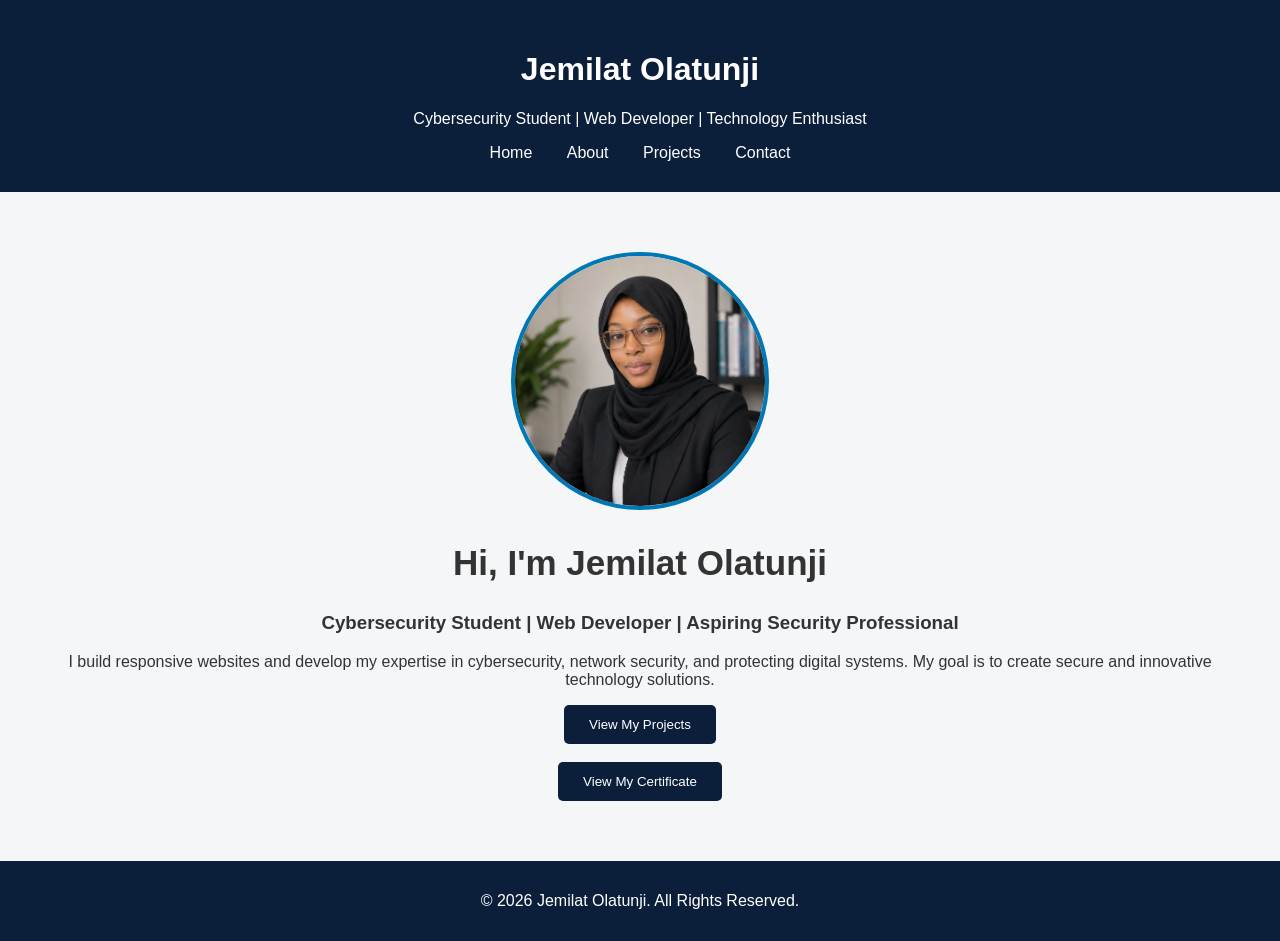
==== index.html @ ee6f6ccf "Update index.html fix website file" ====
<!DOCTYPE html>
<html>
<head>
    <title>Jemilat Olatunji | Cybersecurity Portfolio</title>
    <link rel="stylesheet" href="style.css">
</head>

<body>

<header>
    <h1>Jemilat Olatunji</h1>
    <p>Cybersecurity Student | Web Developer | Technology Enthusiast</p>

    <nav>
        <a href="index.html">Home</a>
        <a href="about.html">About</a>
        <a href="projects.html">Projects</a>
        <a href="contact.html">Contact</a>
    </nav>
</header>



<section class="hero">

    <div class="hero-text">
        <img src="Images/profile.png" alt="My Profile Picture" class="profile-pic">

        <h2>Hi, I'm Jemilat Olatunji</h2>

        <h3>
            Cybersecurity Student | Web Developer | Aspiring Security Professional
        </h3>

        <p>
            I build responsive websites and develop my expertise in
            cybersecurity, network security, and protecting digital systems.
            My goal is to create secure and innovative technology solutions.
        </p>

        <a href="Projects.html">
            <button>View My Projects</button>
        </a>

        <br><br>

<a href="certificates/Introduction_to_Cybersecurity.pdf" target="_blank">
    <button>View My Certificate</button>
</a>
    </div>

</section>



<footer>
<p>© 2026 Jemilat Olatunji. All Rights Reserved.</p>
</footer>


</body>
</html>
---- style.css ----
body {
    font-family: Arial, sans-serif;
    margin: 0;
    background: #f4f6f8;
    color: #333;
}


header {
    background: #0b1f3a;
    color: white;
    padding: 30px;
    text-align: center;
}


nav a {
    color: white;
    margin: 15px;
    text-decoration: none;
}


.hero {
    padding: 60px;
    text-align: center;
}


.hero h2 {
    font-size: 35px;
}


button {
    padding: 12px 25px;
    background: #0b1f3a;
    color: white;
    border: none;
    border-radius: 5px;
}


footer {
    background: #0b1f3a;
    color: white;
    text-align: center;
    padding: 15px;
}
.profile-pic {
    width: 250px;
    height: 250px;
    border-radius: 50%;
    object-fit: cover;
    border: 4px solid #0077b6;
}
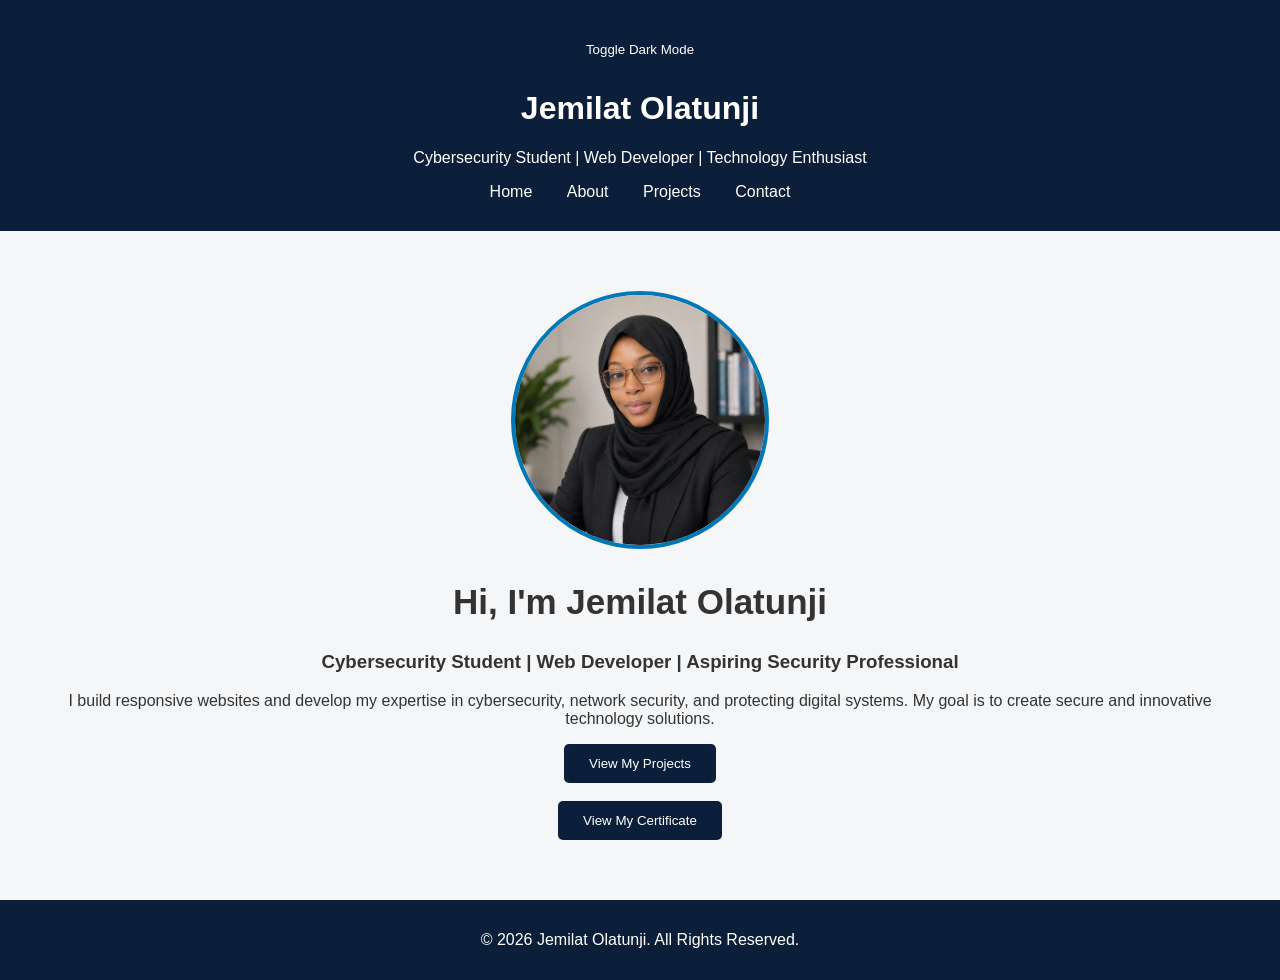
==== commit afc6c9c5: "Added dark mode feature" ====
--- a/index.html
+++ b/index.html
@@ -4,17 +4,17 @@
     <title>Jemilat Olatunji | Cybersecurity Portfolio</title>
     <link rel="stylesheet" href="style.css">
 </head>
-
 <body>
 
 <header>
+    <button onclick="toggleDarkMode()">Toggle Dark Mode</button>
     <h1>Jemilat Olatunji</h1>
     <p>Cybersecurity Student | Web Developer | Technology Enthusiast</p>
 
     <nav>
         <a href="index.html">Home</a>
         <a href="about.html">About</a>
-        <a href="projects.html">Projects</a>
+        <a href="Projects.html">Projects</a>
         <a href="contact.html">Contact</a>
     </nav>
 </header>
@@ -57,6 +57,6 @@
 <p>© 2026 Jemilat Olatunji. All Rights Reserved.</p>
 </footer>
 
-
+<script src="script.js"></script>
 </body>
 </html>
--- a/style.css
+++ b/style.css
@@ -53,4 +53,12 @@
     border-radius: 50%;
     object-fit: cover;
     border: 4px solid #0077b6;
+}
+.dark-mode a {
+    color: lightblue;
+}
+
+.dark-mode button {
+    background-color: gray;
+    color: white;
 }
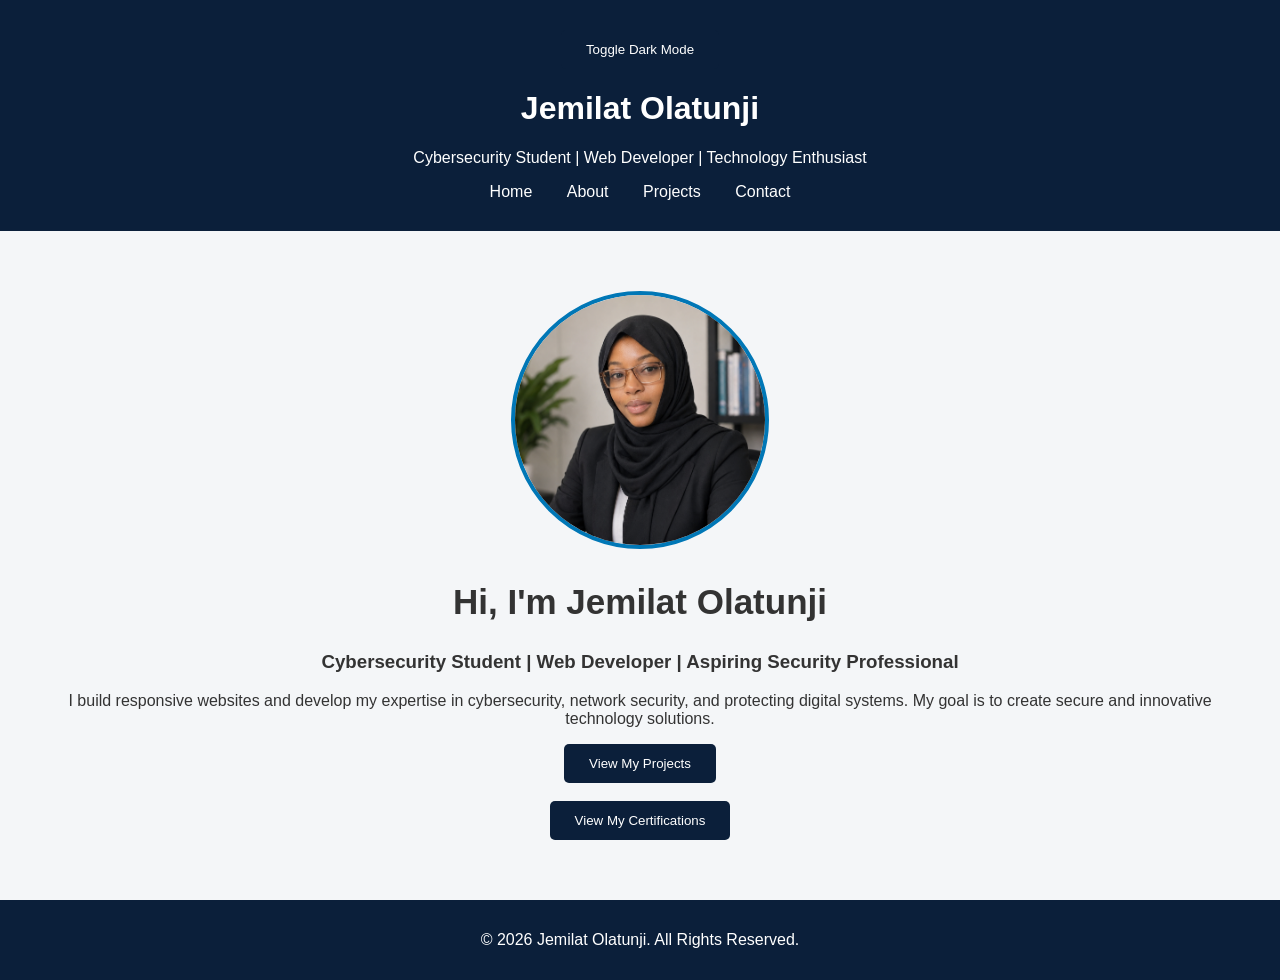
==== commit 1250aaba: "Updated portfolio certifications and improved design" ====
--- a/index.html
+++ b/index.html
@@ -44,8 +44,8 @@
 
         <br><br>
 
-<a href="certificates/Introduction_to_Cybersecurity.pdf" target="_blank">
-    <button>View My Certificate</button>
+<a href="about.html#certifications">
+    <button>View My Certifications</button>
 </a>
     </div>
 
--- a/style.css
+++ b/style.css
@@ -54,11 +54,68 @@
     object-fit: cover;
     border: 4px solid #0077b6;
 }
-.dark-mode a {
-    color: lightblue;
+.dark-mode {
+    background-color: black;
+    color: white;
 }
 
-.dark-mode button {
-    background-color: gray;
+/* Certifications Section */
+
+.certifications {
+    background-color: #f0f4f8;
+    padding: 40px 20px;
+    margin: 30px auto;
+    max-width: 800px;
+    border-radius: 15px;
+    text-align: center;
+    box-shadow: 0 4px 12px rgba(0, 0, 0, 0.1);
+}
+
+.certifications h2 {
+    color: #0077b6;
+    font-size: 28px;
+}
+
+.certifications h3 {
+    color: #023e8a;
+    margin-top: 25px;
+}
+
+.certifications p {
+    color: #333;
+    font-size: 16px;
+}
+
+.certifications a {
+    display: inline-block;
+    background-color: #0077b6;
     color: white;
+    padding: 12px 20px;
+    margin: 10px;
+    border-radius: 8px;
+    text-decoration: none;
+    font-weight: bold;
+}
+
+.certifications a:hover {
+    background-color: #023e8a;
+}
+
+/* Improve certification appearance in dark mode */
+
+.dark-mode .certifications {
+    background-color: #1e293b;
+}
+
+.dark-mode .certifications h2,
+.dark-mode .certifications h3,
+.dark-mode .certifications p {
+    color: white;
+}
+
+/* Remove unwanted bullet points */
+
+.hero ul {
+    list-style: none;
+    padding-left: 0;
 }
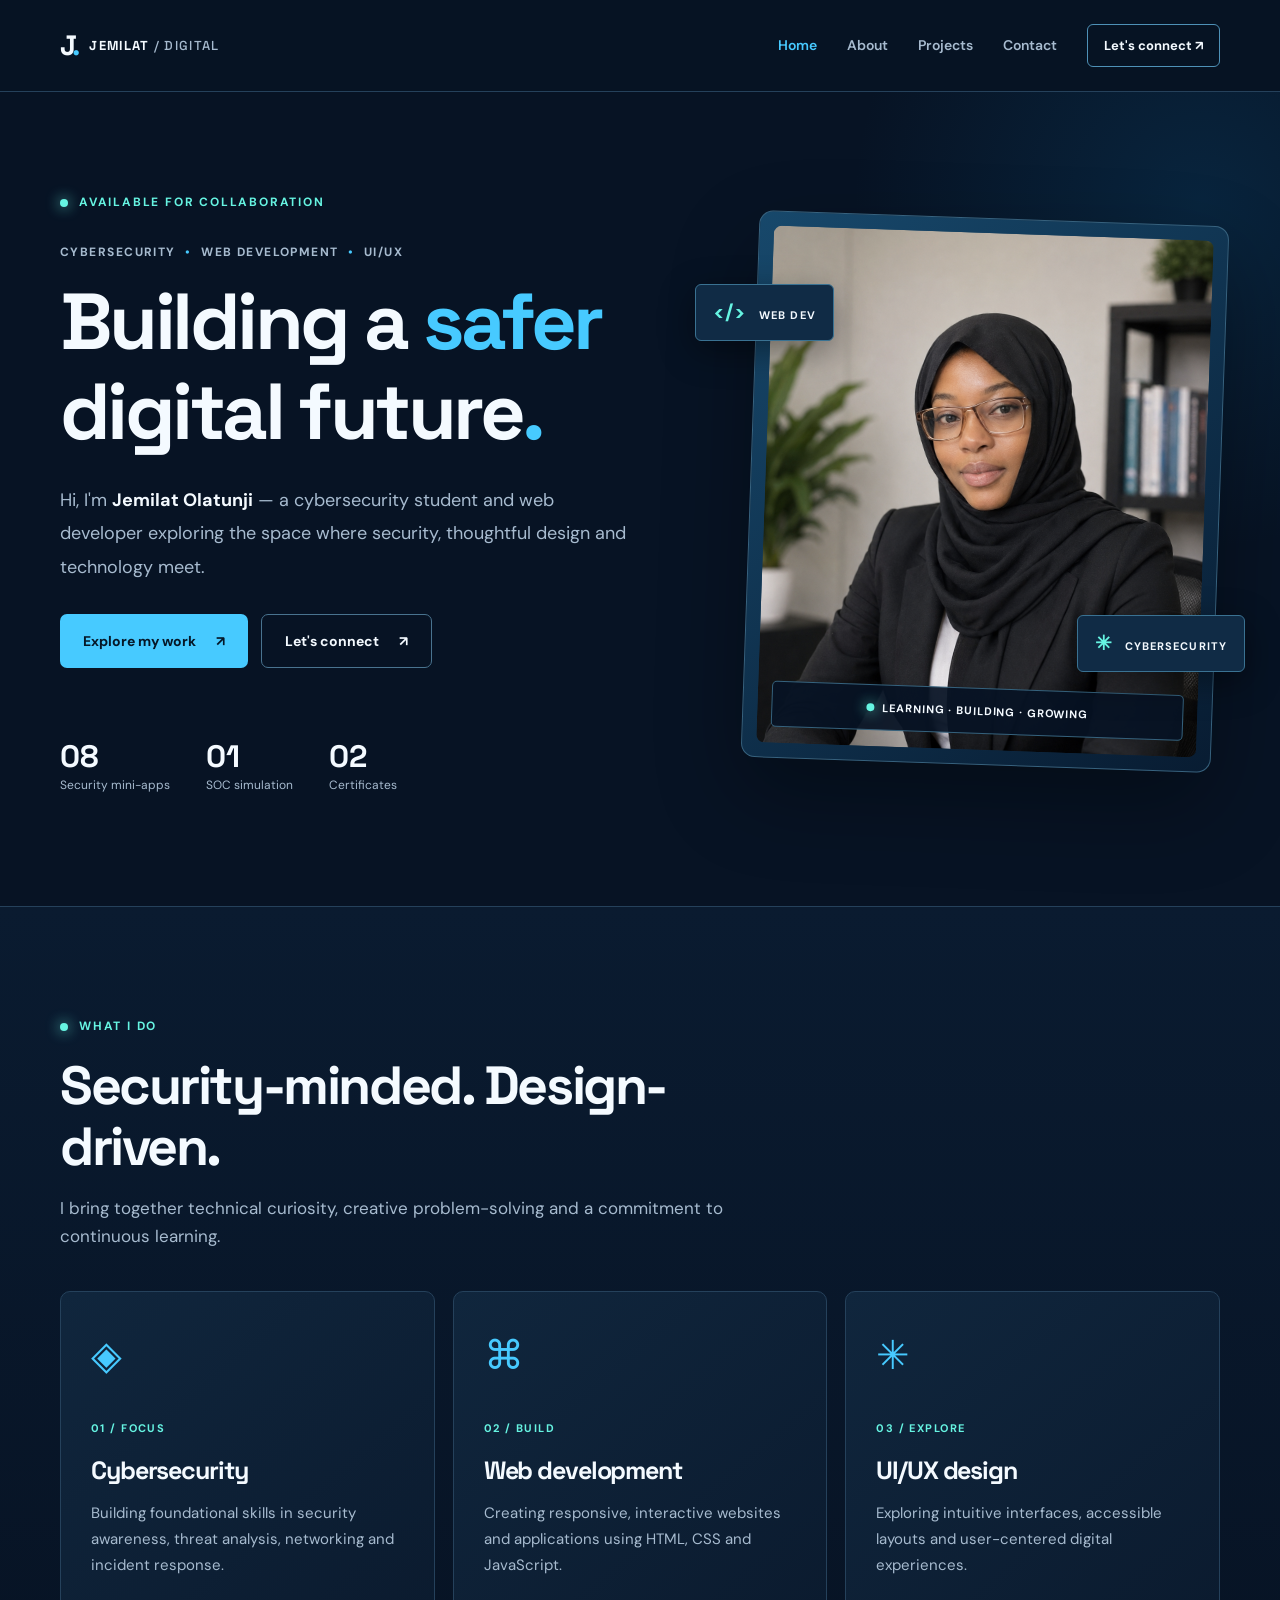
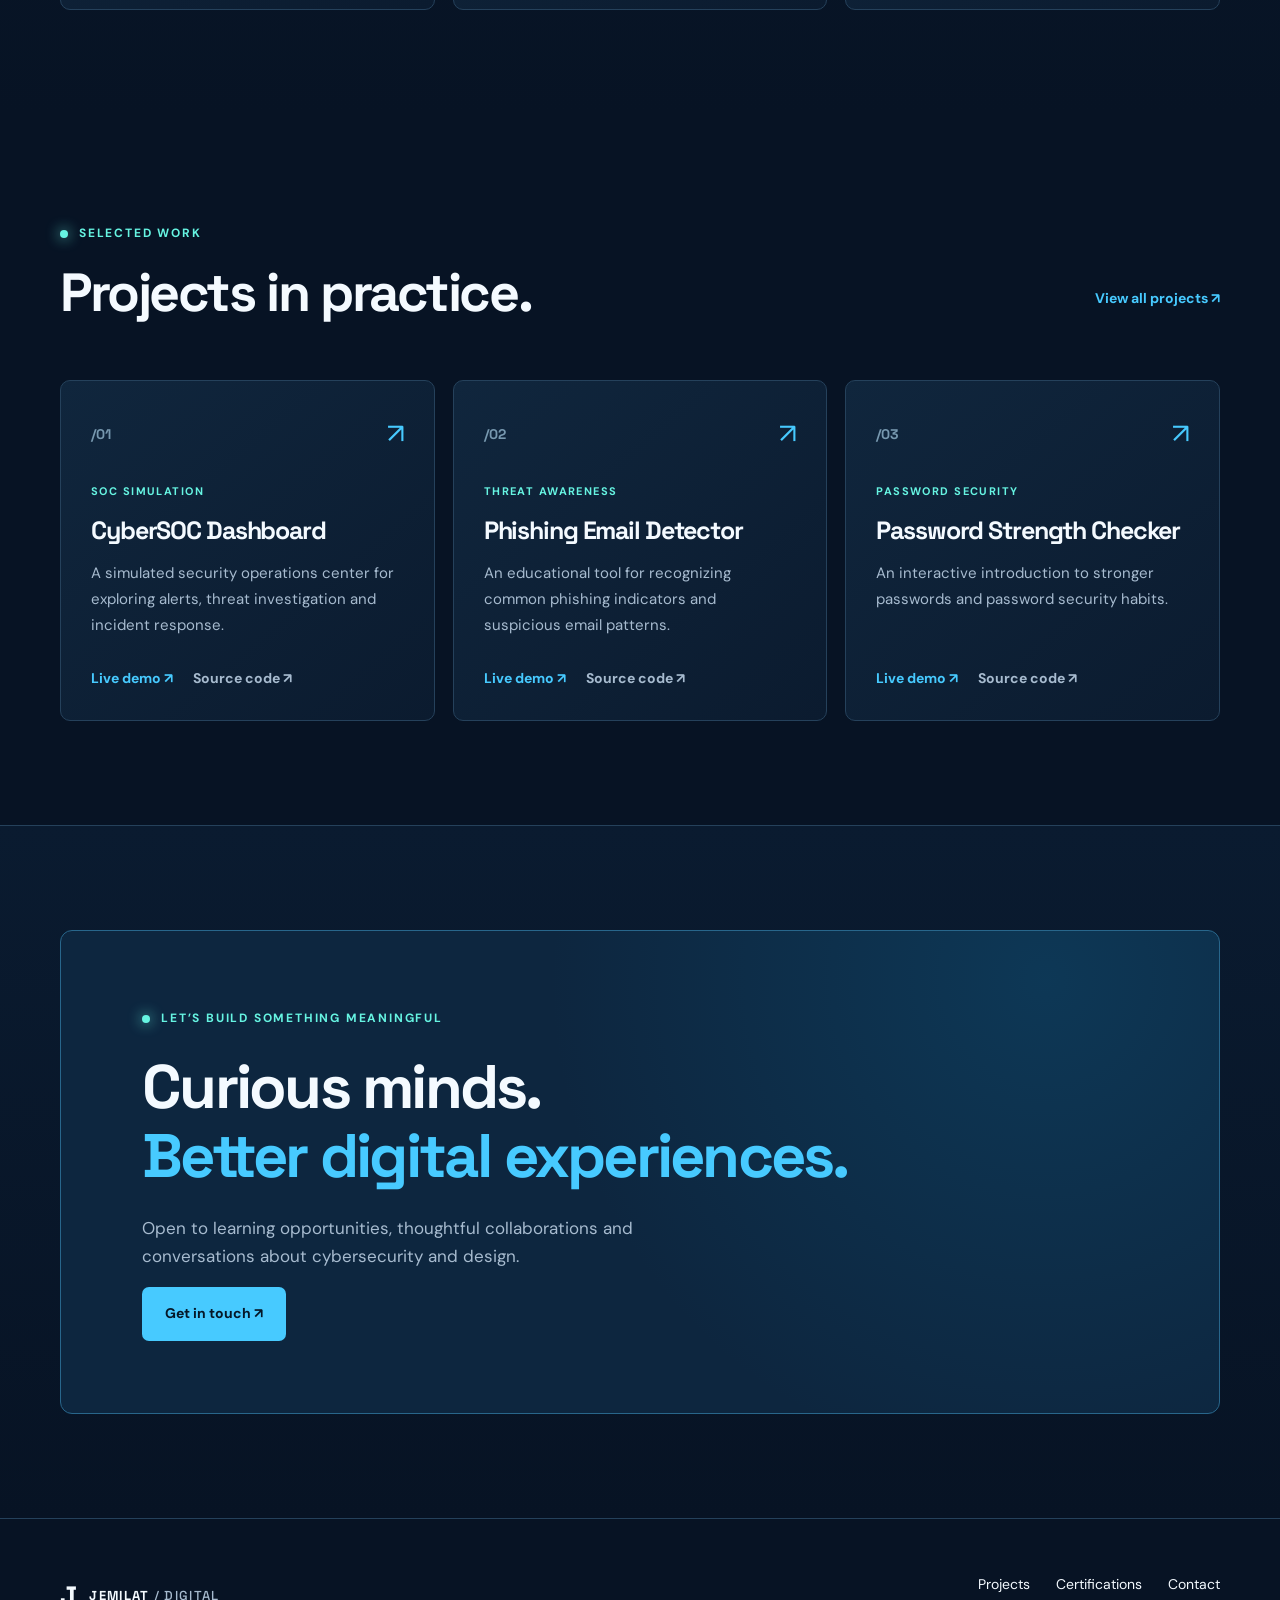
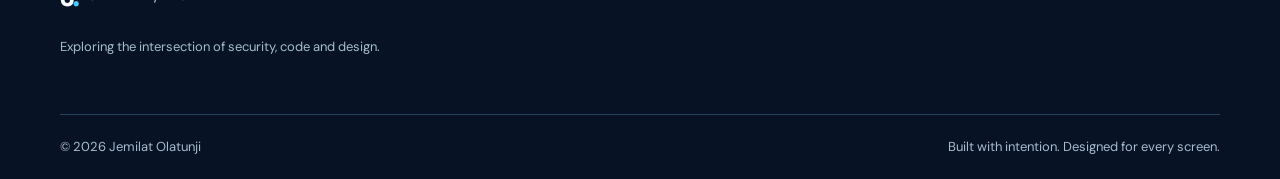
==== commit 30281481: "Redesign portfolio with modern responsive cybersecurity theme" ====
--- a/index.html
+++ b/index.html
@@ -1,62 +1 @@
-<!DOCTYPE html>
-<html>
-<head>
-    <title>Jemilat Olatunji | Cybersecurity Portfolio</title>
-    <link rel="stylesheet" href="style.css">
-</head>
-<body>
-
-<header>
-    <button onclick="toggleDarkMode()">Toggle Dark Mode</button>
-    <h1>Jemilat Olatunji</h1>
-    <p>Cybersecurity Student | Web Developer | Technology Enthusiast</p>
-
-    <nav>
-        <a href="index.html">Home</a>
-        <a href="about.html">About</a>
-        <a href="Projects.html">Projects</a>
-        <a href="contact.html">Contact</a>
-    </nav>
-</header>
-
-
-
-<section class="hero">
-
-    <div class="hero-text">
-        <img src="Images/profile.png" alt="My Profile Picture" class="profile-pic">
-
-        <h2>Hi, I'm Jemilat Olatunji</h2>
-
-        <h3>
-            Cybersecurity Student | Web Developer | Aspiring Security Professional
-        </h3>
-
-        <p>
-            I build responsive websites and develop my expertise in
-            cybersecurity, network security, and protecting digital systems.
-            My goal is to create secure and innovative technology solutions.
-        </p>
-
-        <a href="Projects.html">
-            <button>View My Projects</button>
-        </a>
-
-        <br><br>
-
-<a href="about.html#certifications">
-    <button>View My Certifications</button>
-</a>
-    </div>
-
-</section>
-
-
-
-<footer>
-<p>© 2026 Jemilat Olatunji. All Rights Reserved.</p>
-</footer>
-
-<script src="script.js"></script>
-</body>
-</html>+<!doctype html><html lang="en"><head><meta charset="utf-8"><meta name="viewport" content="width=device-width, initial-scale=1"><meta name="theme-color" content="#071324"><meta name="description" content="Jemilat Olatunji — cybersecurity student, web developer and UI/UX design enthusiast. Explore projects, skills and certifications."><title>Home | Jemilat Olatunji</title><link rel="stylesheet" href="style.css"></head><body><a class="skip-link" href="#main">Skip to content</a><header class="site-header"><div class="container nav-wrap"><a class="brand" href="index.html"><span class="brand-mark">J<span class="dot">.</span></span><span>JEMILAT<span class="brand-light"> / DIGITAL</span></span></a><button class="menu-toggle" type="button" aria-label="Open navigation" aria-expanded="false" aria-controls="primary-nav"><span></span><span></span><span></span></button><nav class="nav" id="primary-nav" aria-label="Main navigation"><a href="index.html" aria-current="page" >Home</a><a href="about.html" >About</a><a href="projects.html" >Projects</a><a href="contact.html" >Contact</a></nav><a class="header-cta" href="contact.html">Let's connect <span aria-hidden="true">↗</span></a></div></header><main id="main"><section class="home-hero"><div class="hero-glow"></div><div class="container hero-grid"><div class="hero-copy"><span class="eyebrow"><span class="signal"></span>AVAILABLE FOR COLLABORATION</span><p class="micro-label">CYBERSECURITY <span>•</span> WEB DEVELOPMENT <span>•</span> UI/UX</p><h1>Building a <em>safer</em><br>digital future<span class="accent">.</span></h1><p class="hero-lede">Hi, I'm <strong>Jemilat Olatunji</strong> — a cybersecurity student and web developer exploring the space where security, thoughtful design and technology meet.</p><div class="button-row"><a class="btn btn-primary" href="projects.html">Explore my work <span>↗</span></a><a class="btn btn-secondary" href="contact.html">Let's connect <span>↗</span></a></div><div class="hero-stats"><div><strong>08</strong><span>Security mini-apps</span></div><div><strong>01</strong><span>SOC simulation</span></div><div><strong>02</strong><span>Certificates</span></div></div></div><div class="hero-visual"><div class="photo-frame"><div class="photo-grid"></div><img src="Images/profile.png" alt="Portrait of Jemilat Olatunji"><div class="photo-tag"><span class="tag-dot"></span>LEARNING · BUILDING · GROWING</div></div><div class="floating-chip chip-one">&lt;/&gt; <span>WEB DEV</span></div><div class="floating-chip chip-two">✳ <span>CYBERSECURITY</span></div></div></div></section><section class="section section-border"><div class="container"><div class="section-heading"><span class="eyebrow"><span class="signal"></span>WHAT I DO</span><h2>Security-minded. Design-driven.</h2><p>I bring together technical curiosity, creative problem-solving and a commitment to continuous learning.</p></div><div class="service-grid"><article class="service-card"><span class="service-icon">◈</span><span class="service-index">01 / FOCUS</span><h3>Cybersecurity</h3><p>Building foundational skills in security awareness, threat analysis, networking and incident response.</p></article><article class="service-card"><span class="service-icon">⌘</span><span class="service-index">02 / BUILD</span><h3>Web development</h3><p>Creating responsive, interactive websites and applications using HTML, CSS and JavaScript.</p></article><article class="service-card"><span class="service-icon">✳</span><span class="service-index">03 / EXPLORE</span><h3>UI/UX design</h3><p>Exploring intuitive interfaces, accessible layouts and user-centered digital experiences.</p></article></div></div></section><section class="section"><div class="container"><div class="heading-row"><div class="section-heading"><span class="eyebrow"><span class="signal"></span>SELECTED WORK</span><h2>Projects in practice.</h2></div><a class="text-link" href="projects.html">View all projects ↗</a></div><div class="project-grid"><article class="project-card"><div class="project-top"><span class="project-num">/01</span><span class="project-symbol" aria-hidden="true">↗</span></div><span class="project-category">SOC SIMULATION</span><h3>CyberSOC Dashboard</h3><p>A simulated security operations center for exploring alerts, threat investigation and incident response.</p><div class="project-actions"><a class="text-link" href="https://oladaradala-crypto.github.io/SOC-Dashboard/" target="_blank" rel="noopener noreferrer">Live demo <span aria-hidden="true">↗</span></a><a class="text-link muted" href="https://github.com/oladaradala-crypto/SOC-Dashboard" target="_blank" rel="noopener noreferrer">Source code ↗</a></div></article><article class="project-card"><div class="project-top"><span class="project-num">/02</span><span class="project-symbol" aria-hidden="true">↗</span></div><span class="project-category">THREAT AWARENESS</span><h3>Phishing Email Detector</h3><p>An educational tool for recognizing common phishing indicators and suspicious email patterns.</p><div class="project-actions"><a class="text-link" href="https://oladaradala-crypto.github.io/Cybersecurity-Portfolio-Apps/Phishing-Email-Detector/" target="_blank" rel="noopener noreferrer">Live demo <span aria-hidden="true">↗</span></a><a class="text-link muted" href="https://github.com/oladaradala-crypto/Cybersecurity-Portfolio-Apps/tree/main/Phishing-Email-Detector" target="_blank" rel="noopener noreferrer">Source code ↗</a></div></article><article class="project-card"><div class="project-top"><span class="project-num">/03</span><span class="project-symbol" aria-hidden="true">↗</span></div><span class="project-category">PASSWORD SECURITY</span><h3>Password Strength Checker</h3><p>An interactive introduction to stronger passwords and password security habits.</p><div class="project-actions"><a class="text-link" href="https://oladaradala-crypto.github.io/Cybersecurity-Portfolio-Apps/Password-Strength-Checker/" target="_blank" rel="noopener noreferrer">Live demo <span aria-hidden="true">↗</span></a><a class="text-link muted" href="https://github.com/oladaradala-crypto/Cybersecurity-Portfolio-Apps/tree/main/Password-Strength-Checker" target="_blank" rel="noopener noreferrer">Source code ↗</a></div></article></div></div></section><section class="section section-border"><div class="container"><div class="cta-panel"><span class="eyebrow"><span class="signal"></span>LET’S BUILD SOMETHING MEANINGFUL</span><h2>Curious minds.<br><em>Better digital experiences.</em></h2><p>Open to learning opportunities, thoughtful collaborations and conversations about cybersecurity and design.</p><a class="btn btn-primary" href="contact.html">Get in touch ↗</a></div></div></section></main><footer class="site-footer"><div class="container footer-inner"><div><a class="brand" href="index.html"><span class="brand-mark">J<span class="dot">.</span></span><span>JEMILAT<span class="brand-light"> / DIGITAL</span></span></a><p>Exploring the intersection of security, code and design.</p></div><div class="footer-links"><a href="projects.html">Projects</a><a href="about.html#certifications">Certifications</a><a href="contact.html">Contact</a></div></div><div class="container footer-bottom"><span>© 2026 Jemilat Olatunji</span><span>Built with intention. Designed for every screen.</span></div></footer><script src="script.js" defer></script></body></html>
--- a/style.css
+++ b/style.css
@@ -1,121 +1,6 @@
-body {
-    font-family: Arial, sans-serif;
-    margin: 0;
-    background: #f4f6f8;
-    color: #333;
-}
-
-
-header {
-    background: #0b1f3a;
-    color: white;
-    padding: 30px;
-    text-align: center;
-}
-
-
-nav a {
-    color: white;
-    margin: 15px;
-    text-decoration: none;
-}
-
-
-.hero {
-    padding: 60px;
-    text-align: center;
-}
-
-
-.hero h2 {
-    font-size: 35px;
-}
-
-
-button {
-    padding: 12px 25px;
-    background: #0b1f3a;
-    color: white;
-    border: none;
-    border-radius: 5px;
-}
-
-
-footer {
-    background: #0b1f3a;
-    color: white;
-    text-align: center;
-    padding: 15px;
-}
-.profile-pic {
-    width: 250px;
-    height: 250px;
-    border-radius: 50%;
-    object-fit: cover;
-    border: 4px solid #0077b6;
-}
-.dark-mode {
-    background-color: black;
-    color: white;
-}
-
-/* Certifications Section */
-
-.certifications {
-    background-color: #f0f4f8;
-    padding: 40px 20px;
-    margin: 30px auto;
-    max-width: 800px;
-    border-radius: 15px;
-    text-align: center;
-    box-shadow: 0 4px 12px rgba(0, 0, 0, 0.1);
-}
-
-.certifications h2 {
-    color: #0077b6;
-    font-size: 28px;
-}
-
-.certifications h3 {
-    color: #023e8a;
-    margin-top: 25px;
-}
-
-.certifications p {
-    color: #333;
-    font-size: 16px;
-}
-
-.certifications a {
-    display: inline-block;
-    background-color: #0077b6;
-    color: white;
-    padding: 12px 20px;
-    margin: 10px;
-    border-radius: 8px;
-    text-decoration: none;
-    font-weight: bold;
-}
-
-.certifications a:hover {
-    background-color: #023e8a;
-}
-
-/* Improve certification appearance in dark mode */
-
-.dark-mode .certifications {
-    background-color: #1e293b;
-}
-
-.dark-mode .certifications h2,
-.dark-mode .certifications h3,
-.dark-mode .certifications p {
-    color: white;
-}
-
-/* Remove unwanted bullet points */
-
-.hero ul {
-    list-style: none;
-    padding-left: 0;
-}+@import url('https://fonts.googleapis.com/css2?family=DM+Sans:wght@400;500;600;700&family=Space+Grotesk:wght@400;500;600;700&display=swap');
+:root{--bg:#071324;--panel:#0d2036;--panel2:#102842;--text:#f4faff;--muted:#a7bbcf;--accent:#47caff;--cyan:#66f4e2;--line:#25415b;--max:1160px}*{box-sizing:border-box}html{scroll-behavior:smooth}body{margin:0;min-width:320px;background:var(--bg);color:var(--text);font-family:'DM Sans',Arial,sans-serif;font-size:17px;line-height:1.65}a{color:inherit;text-decoration:none}button{font:inherit}a:focus-visible,button:focus-visible{outline:3px solid var(--cyan);outline-offset:4px}::selection{background:#38a9db;color:#071324}.container{width:min(var(--max),calc(100% - 48px));margin-inline:auto}.skip-link{position:absolute;top:-70px;left:16px;z-index:50;background:white;color:black;padding:12px}.skip-link:focus{top:10px}.site-header{position:relative;z-index:10;border-bottom:1px solid var(--line);background:rgba(7,19,36,.96)}.nav-wrap{min-height:91px;display:flex;align-items:center;gap:30px}.brand{display:inline-flex;align-items:center;gap:12px;font-family:'Space Grotesk',sans-serif;font-size:13px;font-weight:700;letter-spacing:.1em;white-space:nowrap}.brand-mark{font-size:28px;letter-spacing:-.1em}.dot,.accent{color:var(--accent)}.brand-light{color:var(--muted);font-weight:500}.nav{display:flex;gap:30px;margin-left:auto}.nav a{font-size:14px;color:var(--muted);font-weight:600;padding:12px 0}.nav a:hover,.nav a[aria-current=page]{color:var(--accent)}.header-cta{border:1px solid #4e91b7;border-radius:6px;padding:10px 16px;font-size:13px;font-weight:700;white-space:nowrap}.header-cta:hover{background:var(--panel2)}.menu-toggle{display:none}.eyebrow{display:inline-flex;align-items:center;gap:11px;color:var(--cyan);font-size:12px;font-weight:700;letter-spacing:.15em;text-transform:uppercase}.signal,.tag-dot{display:inline-block;width:8px;height:8px;border-radius:50%;background:var(--cyan);box-shadow:0 0 14px var(--cyan)}.home-hero{position:relative;overflow:hidden}.hero-glow{position:absolute;width:780px;height:700px;right:-310px;top:-240px;pointer-events:none;background:radial-gradient(circle,#0b477055,transparent 66%)}.hero-grid{position:relative;display:grid;grid-template-columns:1.12fr .88fr;align-items:center;gap:55px;min-height:680px;padding-block:95px 110px}.micro-label{margin:28px 0 14px;color:var(--muted);font-size:12px;font-weight:700;letter-spacing:.12em}.micro-label span{color:var(--accent);padding:0 5px}h1,h2,h3,p{margin-top:0}h1,h2,h3{font-family:'Space Grotesk',sans-serif;line-height:1.13;letter-spacing:-.045em}h1{font-size:clamp(3.5rem,6.2vw,6.1rem);margin-bottom:28px}h1 em,h2 em{font-style:normal;color:var(--accent)}.hero-lede{color:var(--muted);font-size:18px;max-width:570px;line-height:1.85}.hero-lede strong{color:var(--text)}.button-row{display:flex;gap:13px;flex-wrap:wrap;margin-top:30px}.btn{display:inline-flex;justify-content:center;align-items:center;gap:20px;min-height:54px;padding:14px 23px;border-radius:7px;font-size:14px;font-weight:700;transition:transform .2s,background .2s}.btn:hover{transform:translateY(-2px)}.btn-primary{background:var(--accent);color:#051727}.btn-primary:hover{background:#86e1ff}.btn-secondary{border:1px solid #49738f;color:var(--text)}.btn-secondary:hover{background:var(--panel2)}.hero-stats{display:flex;gap:36px;margin-top:68px}.hero-stats div{display:flex;flex-direction:column}.hero-stats strong{font:700 31px 'Space Grotesk',sans-serif;color:var(--text)}.hero-stats span{font-size:12px;color:var(--muted)}.hero-visual{position:relative;max-width:470px;width:100%;justify-self:end}.photo-frame{position:relative;border:1px solid #37627e;background:linear-gradient(140deg,#17486b,#081c32);padding:14px;border-radius:14px;box-shadow:0 35px 85px #0005;transform:rotate(2deg)}.photo-frame img{position:relative;display:block;width:100%;aspect-ratio:4/4.7;object-fit:cover;object-position:center 30%;border-radius:8px;filter:saturate(.9)}.photo-tag{position:absolute;bottom:30px;left:28px;right:28px;background:#071324ed;border:1px solid #35627d;border-radius:5px;padding:13px 10px;text-align:center;font-size:11px;letter-spacing:.08em;font-weight:700}.photo-tag .tag-dot{margin-right:8px}.floating-chip{position:absolute;background:#102b45;border:1px solid #3a7292;box-shadow:0 10px 35px #0006;padding:11px 17px;border-radius:6px;color:var(--cyan);font-weight:700;font-size:20px}.floating-chip span{color:var(--text);font-size:11px;letter-spacing:.1em;margin-left:8px}.chip-one{top:12%;left:-55px}.chip-two{right:-25px;bottom:17%}.section{padding:104px 0}.section-border{border-top:1px solid var(--line);background:linear-gradient(180deg,#0a1b30,#071324)}.section-heading{max-width:720px;margin-bottom:40px}.section-heading h2,.contact-main h2{font-size:clamp(2.35rem,4.2vw,3.8rem);margin:17px 0}.section-heading p{color:var(--muted);font-size:17px}.service-grid,.project-grid,.goal-grid{display:grid;grid-template-columns:repeat(3,minmax(0,1fr));gap:18px}.service-card,.project-card,.goal-card,.certificate-card{border:1px solid var(--line);background:linear-gradient(140deg,#10263d,#0b1b2f);border-radius:10px;padding:30px;transition:transform .2s,border-color .2s}.service-card:hover,.project-card:hover,.certificate-card:hover{transform:translateY(-4px);border-color:#4386a7}.service-icon{display:block;font-size:40px;color:var(--accent);margin-bottom:24px}.service-index,.project-category,.panel-label{font-size:11px;font-weight:700;letter-spacing:.13em;color:var(--cyan);text-transform:uppercase}.service-card h3,.project-card h3,.goal-card h3,.certificate-card h3{font-size:25px;margin:16px 0}.service-card p,.project-card p,.goal-card p,.certificate-card p{color:var(--muted);font-size:15px;line-height:1.75;margin-bottom:0}.heading-row{display:flex;justify-content:space-between;align-items:center;gap:20px}.text-link{color:var(--accent);font-size:14px;font-weight:700;white-space:normal}.text-link:hover{text-decoration:underline}.text-link.muted{color:var(--muted)}.project-card{min-height:310px;display:flex;flex-direction:column}.project-top{display:flex;justify-content:space-between;align-items:center;margin-bottom:24px}.project-num{font:700 14px 'Space Grotesk',sans-serif;color:#7798af}.project-symbol{font-size:28px;color:var(--accent)}.project-actions{display:flex;flex-wrap:wrap;gap:20px;margin-top:auto;padding-top:28px}.cta-panel{padding:72px 7%;border:1px solid #28668b;border-radius:12px;background:radial-gradient(circle at 85% 10%,#0d527866,transparent 46%),#0d263f}.cta-panel h2{font-size:clamp(2.4rem,4.8vw,4.4rem);margin:22px 0}.cta-panel p{color:var(--muted);max-width:570px}.site-footer{border-top:1px solid var(--line);padding-top:54px}.footer-inner{display:flex;justify-content:space-between;gap:25px;align-items:start}.footer-inner p,.footer-bottom{color:var(--muted);font-size:13px}.footer-inner p{margin:17px 0}.footer-links{display:flex;gap:26px;font-size:14px}.footer-links a:hover{color:var(--accent)}.footer-bottom{border-top:1px solid var(--line);margin-top:40px;padding-block:21px;display:flex;justify-content:space-between;gap:20px}.page-hero{padding:105px 0 95px;background:radial-gradient(circle at 95% 10%,#0b42644a,transparent 40%);border-bottom:1px solid var(--line)}.page-hero h1{max-width:900px;margin:24px 0}.page-hero p{max-width:760px;color:var(--muted);font-size:19px;line-height:1.8}.split-layout{display:grid;grid-template-columns:1.3fr .7fr;gap:90px;align-items:start}.body-copy{color:var(--muted);font-size:18px;line-height:1.9}.info-panel{padding:35px;border:1px solid var(--line);background:var(--panel);border-radius:10px}.info-panel h3{font-size:28px;margin:18px 0 8px}.info-panel p{color:var(--muted)}.status{display:inline-flex;align-items:center;gap:10px;font-size:13px;color:var(--cyan)}.panel-divider{height:1px;background:var(--line);margin:28px 0}.skills-grid{display:grid;grid-template-columns:repeat(3,1fr);gap:13px}.skill-pill{border:1px solid var(--line);padding:17px 20px;border-radius:7px;background:var(--panel);font-size:15px;font-weight:600}.skill-pill span{color:var(--cyan);margin-right:12px}.goal-card>span{color:var(--accent);font:700 27px 'Space Grotesk',sans-serif}.certificate-grid{display:grid;grid-template-columns:repeat(2,1fr);gap:20px}.certificate-card .text-link{display:inline-block;margin-top:24px}.cert-icon{display:block;font-size:42px;color:var(--accent);margin-bottom:16px}.featured-project{display:grid;grid-template-columns:1.1fr .9fr;border:1px solid var(--line);border-radius:12px;overflow:hidden;background:var(--panel)}.featured-art{padding:32px;background:radial-gradient(circle at 40% 40%,#164a66,#08182b 70%);display:flex;align-items:center}.terminal-head{width:100%;border:1px solid #2c6685;background:#102b44;padding:13px;border-radius:9px 9px 0 0;display:flex;gap:6px;align-items:center}.terminal-head>span{height:8px;width:8px;background:#4485a8;border-radius:50%}.terminal-head small{font-size:10px;letter-spacing:.12em;margin-left:auto;color:var(--cyan)}.terminal-body{border:1px solid #2c6685;border-top:0;padding:22px;background:#081a2c;border-radius:0 0 9px 9px;width:100%}.terminal-line{display:flex;align-items:center;justify-content:space-between;gap:10px;border-bottom:1px solid #1d3c53;padding:12px 0;font-size:11px}.terminal-line span{color:#8ab4c8}.terminal-line b{font-weight:600}.terminal-line i{font-style:normal;color:var(--cyan)}.terminal-bars{height:95px;display:flex;align-items:end;gap:8px;padding-top:20px}.terminal-bars span{flex:1;background:linear-gradient(var(--cyan),#1676a5);border-radius:3px 3px 0 0;height:55%}.terminal-bars span:nth-child(2n){height:80%}.terminal-bars span:nth-child(3n){height:40%}.terminal-bars span:nth-child(5n){height:95%}.terminal-bottom{display:flex;justify-content:space-between;color:#8ab4c8;font-size:10px;letter-spacing:.08em;margin-top:16px}.terminal-bottom strong{color:var(--cyan)}.featured-copy{padding:45px 35px}.featured-copy h3{font-size:36px;margin:17px 0}.featured-copy p,.wide-card p{color:var(--muted)}.tech-row{display:flex;flex-wrap:wrap;gap:8px;margin:22px 0}.tech-row span{border:1px solid #386080;color:#b9d5e4;padding:5px 11px;border-radius:4px;font-size:12px}.repo-callout{display:flex;align-items:center;justify-content:space-between;gap:20px;margin-top:28px;padding:25px 30px;border:1px solid var(--line);border-radius:9px}.repo-callout p{margin:0}.wide-card{display:flex;justify-content:space-between;align-items:center;gap:35px;padding:35px;border:1px solid var(--line);border-radius:9px;background:var(--panel)}.wide-card h3{font-size:28px;margin:15px 0}.wide-card p{max-width:720px;margin-bottom:0}.wide-card .btn{flex-shrink:0}.contact-grid{display:grid;grid-template-columns:1fr 1fr;gap:80px}.contact-main h2{margin:22px 0}.contact-main p{color:var(--muted);max-width:440px}.contact-links{display:grid;gap:15px}.contact-card{display:flex;justify-content:space-between;align-items:center;gap:15px;padding:26px;background:var(--panel);border:1px solid var(--line);border-radius:9px;overflow-wrap:anywhere}.contact-card:hover{border-color:var(--accent)}.contact-card small{display:block;color:var(--cyan);font-size:11px;font-weight:700;letter-spacing:.13em;margin-bottom:9px}.contact-card strong{font:600 19px 'Space Grotesk',sans-serif}.contact-card b{color:var(--accent);font-size:26px}
+@media(max-width:1000px){.nav{gap:18px}.header-cta{display:none}.hero-grid{gap:25px}.chip-one{left:-20px}.chip-two{right:-12px}.hero-stats{gap:18px}.service-grid,.project-grid{grid-template-columns:repeat(2,minmax(0,1fr))}.split-layout{gap:35px}}
+@media(max-width:700px){body{font-size:17px}.container{width:calc(100% - 36px)}.nav-wrap{min-height:76px;flex-wrap:wrap}.brand{font-size:12px}.menu-toggle{display:flex;margin-left:auto;flex-direction:column;justify-content:center;gap:5px;width:48px;height:48px;background:var(--panel);border:1px solid var(--line);border-radius:7px;align-items:center}.menu-toggle span{width:22px;height:2px;background:var(--text)}.nav{display:none;flex-basis:100%;margin:0 0 15px;flex-direction:column;gap:0;border:1px solid var(--line);border-radius:8px;padding:10px 16px;background:var(--panel)}.nav.is-open{display:flex}.nav a{font-size:17px;padding:12px 6px;border-bottom:1px solid var(--line)}.nav a:last-child{border:0}.hero-grid{grid-template-columns:1fr;min-height:0;padding-block:60px 70px;gap:65px}.hero-copy{min-width:0}.micro-label{font-size:10px;line-height:1.8;letter-spacing:.05em}.hero-grid h1{font-size:clamp(3rem,11.5vw,4.5rem);line-height:1.07}.hero-lede{font-size:17px;line-height:1.8}.hero-visual{max-width:420px;justify-self:center;width:calc(100% - 25px)}.photo-frame{transform:none}.photo-frame img{aspect-ratio:4/4}.chip-one{left:-12px;top:10%}.chip-two{right:-13px;bottom:18%}.hero-stats{justify-content:space-between;gap:10px;margin-top:42px}.hero-stats strong{font-size:28px}.hero-stats span{font-size:11px}.section{padding:68px 0}.section-heading h2,.contact-main h2{font-size:clamp(2.25rem,9vw,3.3rem)}.section-heading p{font-size:17px}.service-grid,.project-grid,.goal-grid,.certificate-grid,.skills-grid{grid-template-columns:1fr}.service-card,.project-card,.goal-card,.certificate-card{padding:25px}.project-card{min-height:290px}.heading-row{display:block}.heading-row>.text-link{display:inline-block;margin:-12px 0 25px}.cta-panel{padding:40px 24px}.cta-panel h2{font-size:clamp(2.2rem,9vw,3.3rem)}.page-hero{padding:70px 0 65px}.page-hero h1{font-size:clamp(3rem,11vw,4.5rem)}.page-hero p{font-size:18px}.split-layout,.featured-project,.contact-grid{grid-template-columns:1fr;gap:30px}.featured-art{padding:17px}.featured-copy{padding:30px 25px}.featured-copy h3{font-size:30px}.wide-card,.repo-callout{display:block}.wide-card .btn{margin-top:24px}.repo-callout .text-link{display:block;margin-top:14px}.footer-inner,.footer-bottom{display:block}.footer-links{margin-top:25px;flex-wrap:wrap}.footer-bottom span{display:block;margin:8px 0}.contact-card strong{font-size:17px}.button-row .btn{flex:1 1 auto}.skills-grid{grid-template-columns:1fr 1fr}.skill-pill{font-size:13px;padding:14px}.photo-tag{font-size:9px;left:16px;right:16px}}
+@media(max-width:380px){.skills-grid{grid-template-columns:1fr}.hero-stats span{font-size:10px}.hero-stats strong{font-size:25px}.floating-chip{padding:8px;font-size:15px}.floating-chip span{font-size:9px}.brand-light{display:none}.btn{width:100%}.terminal-line{font-size:9px}.terminal-head small{font-size:8px}}
+@media(prefers-reduced-motion:reduce){html{scroll-behavior:auto}*,*:before,*:after{transition:none!important;animation:none!important}}
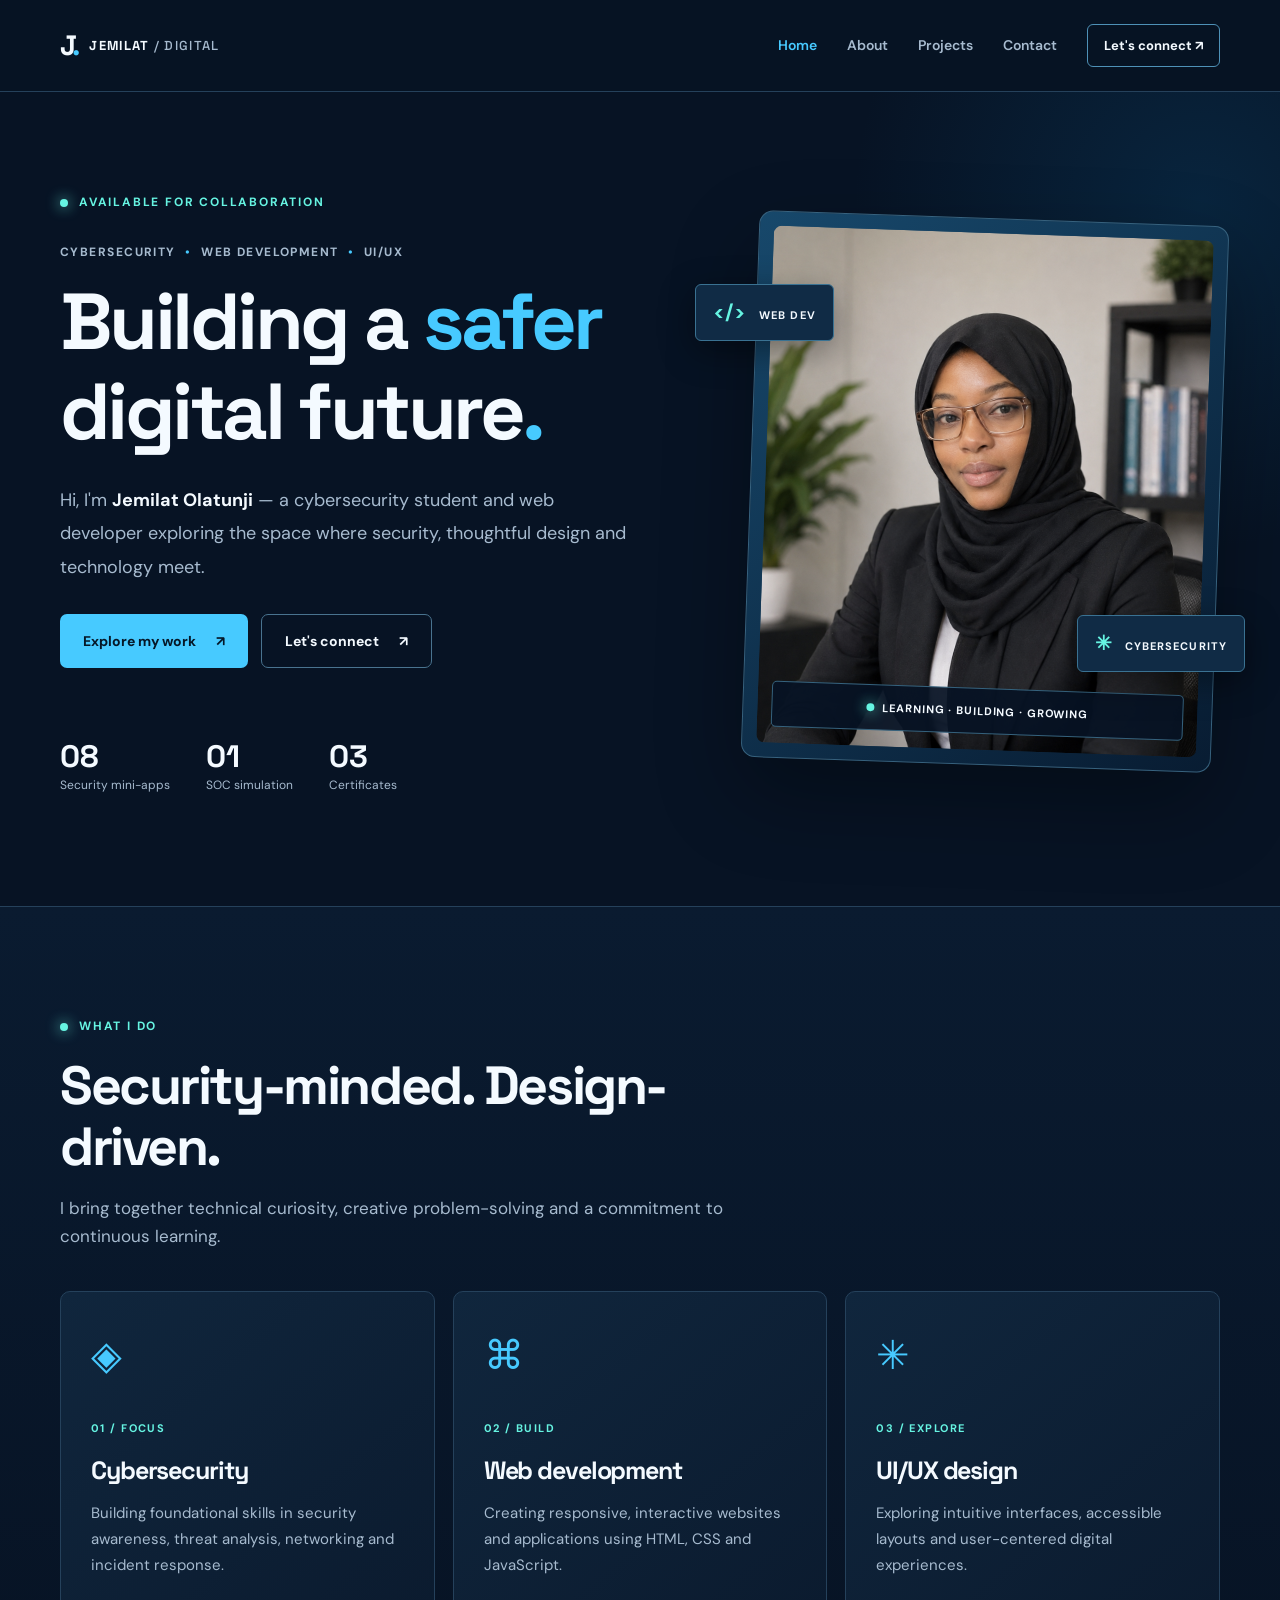
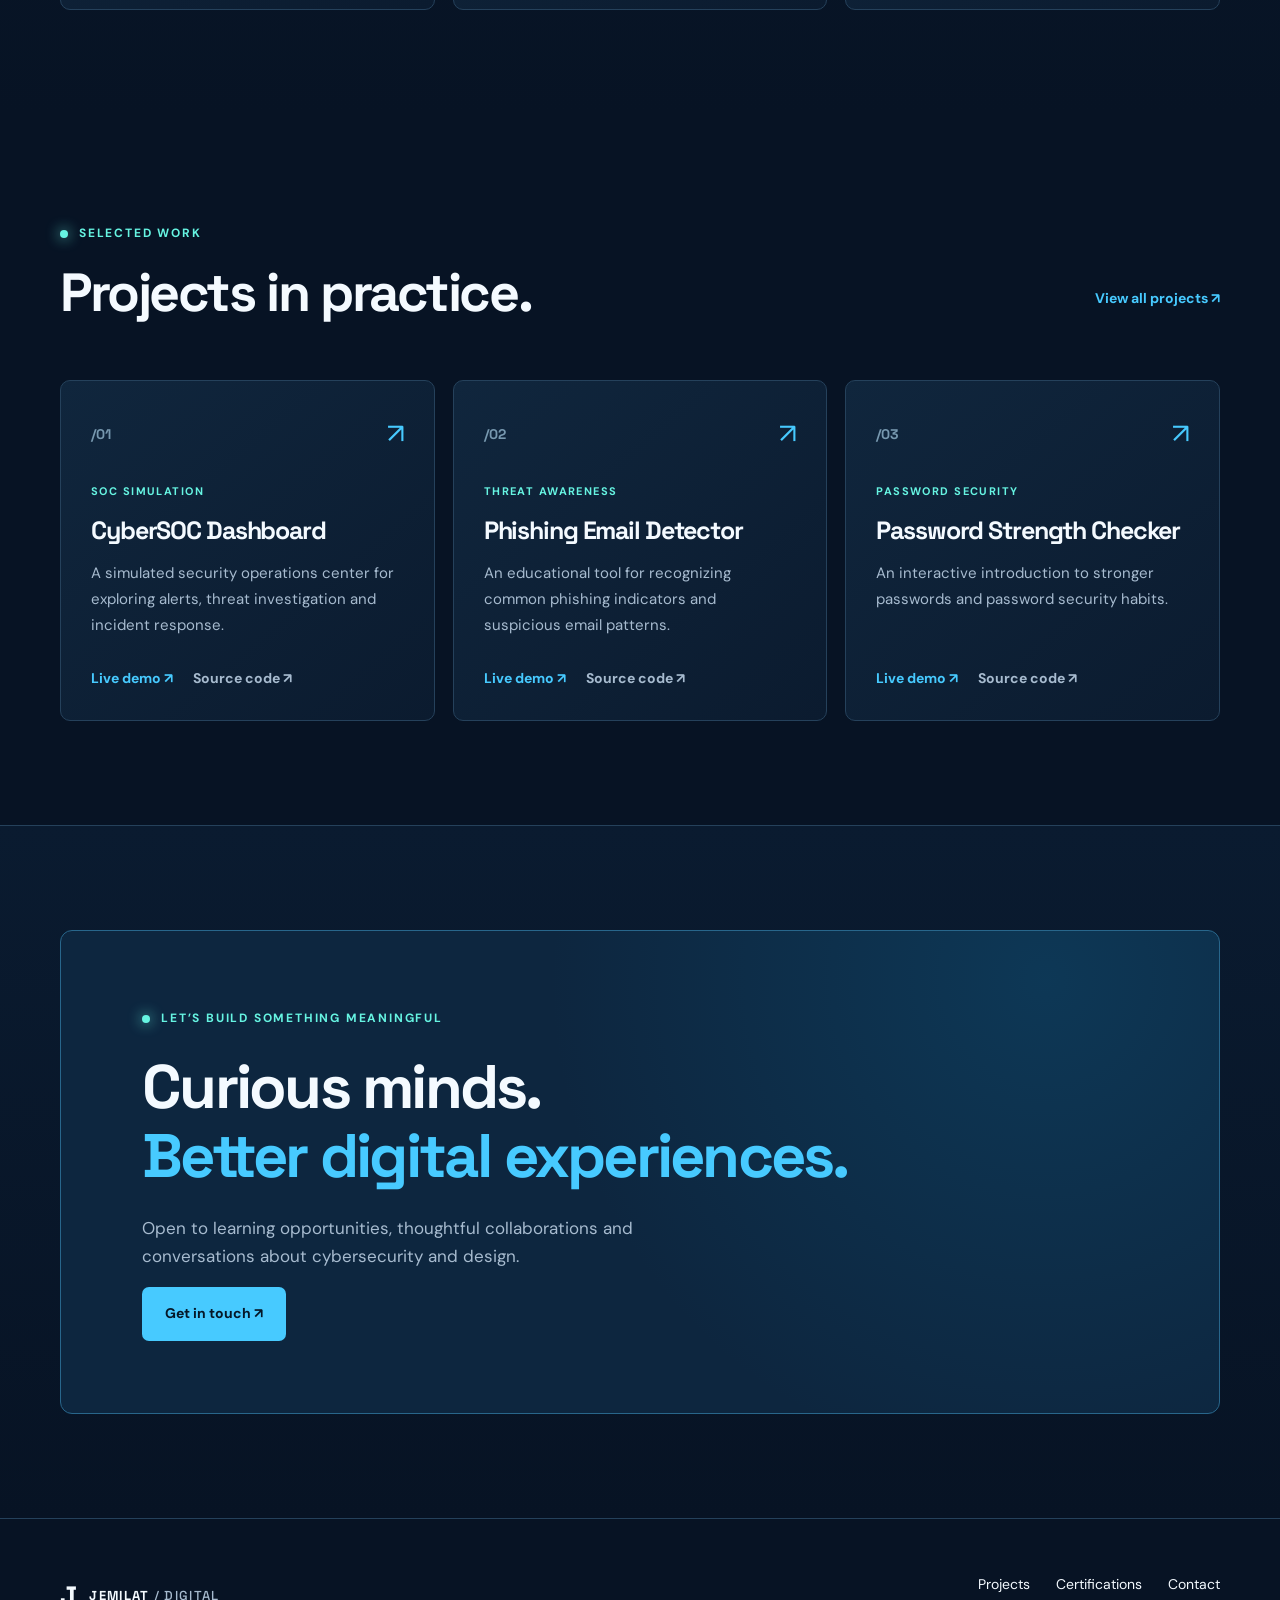
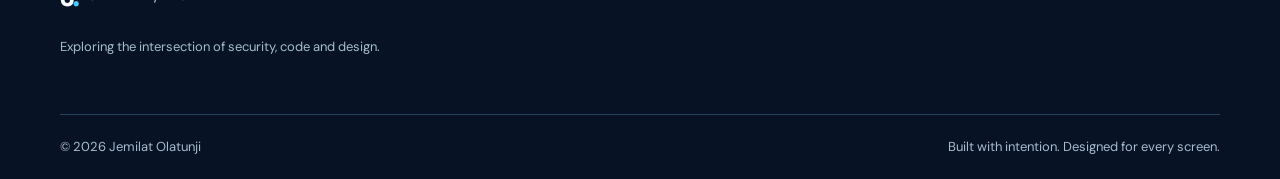
==== commit 4a5ded7c: "Add Python Essentials 1 Certificate." ====
--- a/index.html
+++ b/index.html
@@ -1 +1 @@
-<!doctype html><html lang="en"><head><meta charset="utf-8"><meta name="viewport" content="width=device-width, initial-scale=1"><meta name="theme-color" content="#071324"><meta name="description" content="Jemilat Olatunji — cybersecurity student, web developer and UI/UX design enthusiast. Explore projects, skills and certifications."><title>Home | Jemilat Olatunji</title><link rel="stylesheet" href="style.css"></head><body><a class="skip-link" href="#main">Skip to content</a><header class="site-header"><div class="container nav-wrap"><a class="brand" href="index.html"><span class="brand-mark">J<span class="dot">.</span></span><span>JEMILAT<span class="brand-light"> / DIGITAL</span></span></a><button class="menu-toggle" type="button" aria-label="Open navigation" aria-expanded="false" aria-controls="primary-nav"><span></span><span></span><span></span></button><nav class="nav" id="primary-nav" aria-label="Main navigation"><a href="index.html" aria-current="page" >Home</a><a href="about.html" >About</a><a href="projects.html" >Projects</a><a href="contact.html" >Contact</a></nav><a class="header-cta" href="contact.html">Let's connect <span aria-hidden="true">↗</span></a></div></header><main id="main"><section class="home-hero"><div class="hero-glow"></div><div class="container hero-grid"><div class="hero-copy"><span class="eyebrow"><span class="signal"></span>AVAILABLE FOR COLLABORATION</span><p class="micro-label">CYBERSECURITY <span>•</span> WEB DEVELOPMENT <span>•</span> UI/UX</p><h1>Building a <em>safer</em><br>digital future<span class="accent">.</span></h1><p class="hero-lede">Hi, I'm <strong>Jemilat Olatunji</strong> — a cybersecurity student and web developer exploring the space where security, thoughtful design and technology meet.</p><div class="button-row"><a class="btn btn-primary" href="projects.html">Explore my work <span>↗</span></a><a class="btn btn-secondary" href="contact.html">Let's connect <span>↗</span></a></div><div class="hero-stats"><div><strong>08</strong><span>Security mini-apps</span></div><div><strong>01</strong><span>SOC simulation</span></div><div><strong>02</strong><span>Certificates</span></div></div></div><div class="hero-visual"><div class="photo-frame"><div class="photo-grid"></div><img src="Images/profile.png" alt="Portrait of Jemilat Olatunji"><div class="photo-tag"><span class="tag-dot"></span>LEARNING · BUILDING · GROWING</div></div><div class="floating-chip chip-one">&lt;/&gt; <span>WEB DEV</span></div><div class="floating-chip chip-two">✳ <span>CYBERSECURITY</span></div></div></div></section><section class="section section-border"><div class="container"><div class="section-heading"><span class="eyebrow"><span class="signal"></span>WHAT I DO</span><h2>Security-minded. Design-driven.</h2><p>I bring together technical curiosity, creative problem-solving and a commitment to continuous learning.</p></div><div class="service-grid"><article class="service-card"><span class="service-icon">◈</span><span class="service-index">01 / FOCUS</span><h3>Cybersecurity</h3><p>Building foundational skills in security awareness, threat analysis, networking and incident response.</p></article><article class="service-card"><span class="service-icon">⌘</span><span class="service-index">02 / BUILD</span><h3>Web development</h3><p>Creating responsive, interactive websites and applications using HTML, CSS and JavaScript.</p></article><article class="service-card"><span class="service-icon">✳</span><span class="service-index">03 / EXPLORE</span><h3>UI/UX design</h3><p>Exploring intuitive interfaces, accessible layouts and user-centered digital experiences.</p></article></div></div></section><section class="section"><div class="container"><div class="heading-row"><div class="section-heading"><span class="eyebrow"><span class="signal"></span>SELECTED WORK</span><h2>Projects in practice.</h2></div><a class="text-link" href="projects.html">View all projects ↗</a></div><div class="project-grid"><article class="project-card"><div class="project-top"><span class="project-num">/01</span><span class="project-symbol" aria-hidden="true">↗</span></div><span class="project-category">SOC SIMULATION</span><h3>CyberSOC Dashboard</h3><p>A simulated security operations center for exploring alerts, threat investigation and incident response.</p><div class="project-actions"><a class="text-link" href="https://oladaradala-crypto.github.io/SOC-Dashboard/" target="_blank" rel="noopener noreferrer">Live demo <span aria-hidden="true">↗</span></a><a class="text-link muted" href="https://github.com/oladaradala-crypto/SOC-Dashboard" target="_blank" rel="noopener noreferrer">Source code ↗</a></div></article><article class="project-card"><div class="project-top"><span class="project-num">/02</span><span class="project-symbol" aria-hidden="true">↗</span></div><span class="project-category">THREAT AWARENESS</span><h3>Phishing Email Detector</h3><p>An educational tool for recognizing common phishing indicators and suspicious email patterns.</p><div class="project-actions"><a class="text-link" href="https://oladaradala-crypto.github.io/Cybersecurity-Portfolio-Apps/Phishing-Email-Detector/" target="_blank" rel="noopener noreferrer">Live demo <span aria-hidden="true">↗</span></a><a class="text-link muted" href="https://github.com/oladaradala-crypto/Cybersecurity-Portfolio-Apps/tree/main/Phishing-Email-Detector" target="_blank" rel="noopener noreferrer">Source code ↗</a></div></article><article class="project-card"><div class="project-top"><span class="project-num">/03</span><span class="project-symbol" aria-hidden="true">↗</span></div><span class="project-category">PASSWORD SECURITY</span><h3>Password Strength Checker</h3><p>An interactive introduction to stronger passwords and password security habits.</p><div class="project-actions"><a class="text-link" href="https://oladaradala-crypto.github.io/Cybersecurity-Portfolio-Apps/Password-Strength-Checker/" target="_blank" rel="noopener noreferrer">Live demo <span aria-hidden="true">↗</span></a><a class="text-link muted" href="https://github.com/oladaradala-crypto/Cybersecurity-Portfolio-Apps/tree/main/Password-Strength-Checker" target="_blank" rel="noopener noreferrer">Source code ↗</a></div></article></div></div></section><section class="section section-border"><div class="container"><div class="cta-panel"><span class="eyebrow"><span class="signal"></span>LET’S BUILD SOMETHING MEANINGFUL</span><h2>Curious minds.<br><em>Better digital experiences.</em></h2><p>Open to learning opportunities, thoughtful collaborations and conversations about cybersecurity and design.</p><a class="btn btn-primary" href="contact.html">Get in touch ↗</a></div></div></section></main><footer class="site-footer"><div class="container footer-inner"><div><a class="brand" href="index.html"><span class="brand-mark">J<span class="dot">.</span></span><span>JEMILAT<span class="brand-light"> / DIGITAL</span></span></a><p>Exploring the intersection of security, code and design.</p></div><div class="footer-links"><a href="projects.html">Projects</a><a href="about.html#certifications">Certifications</a><a href="contact.html">Contact</a></div></div><div class="container footer-bottom"><span>© 2026 Jemilat Olatunji</span><span>Built with intention. Designed for every screen.</span></div></footer><script src="script.js" defer></script></body></html>+<!doctype html><html lang="en"><head><meta charset="utf-8"><meta name="viewport" content="width=device-width, initial-scale=1"><meta name="theme-color" content="#071324"><meta name="description" content="Jemilat Olatunji — cybersecurity student, web developer and UI/UX design enthusiast. Explore projects, skills and certifications."><title>Home | Jemilat Olatunji</title><link rel="stylesheet" href="style.css"></head><body><a class="skip-link" href="#main">Skip to content</a><header class="site-header"><div class="container nav-wrap"><a class="brand" href="index.html"><span class="brand-mark">J<span class="dot">.</span></span><span>JEMILAT<span class="brand-light"> / DIGITAL</span></span></a><button class="menu-toggle" type="button" aria-label="Open navigation" aria-expanded="false" aria-controls="primary-nav"><span></span><span></span><span></span></button><nav class="nav" id="primary-nav" aria-label="Main navigation"><a href="index.html" aria-current="page" >Home</a><a href="about.html" >About</a><a href="projects.html" >Projects</a><a href="contact.html" >Contact</a></nav><a class="header-cta" href="contact.html">Let's connect <span aria-hidden="true">↗</span></a></div></header><main id="main"><section class="home-hero"><div class="hero-glow"></div><div class="container hero-grid"><div class="hero-copy"><span class="eyebrow"><span class="signal"></span>AVAILABLE FOR COLLABORATION</span><p class="micro-label">CYBERSECURITY <span>•</span> WEB DEVELOPMENT <span>•</span> UI/UX</p><h1>Building a <em>safer</em><br>digital future<span class="accent">.</span></h1><p class="hero-lede">Hi, I'm <strong>Jemilat Olatunji</strong> — a cybersecurity student and web developer exploring the space where security, thoughtful design and technology meet.</p><div class="button-row"><a class="btn btn-primary" href="projects.html">Explore my work <span>↗</span></a><a class="btn btn-secondary" href="contact.html">Let's connect <span>↗</span></a></div><div class="hero-stats"><div><strong>08</strong><span>Security mini-apps</span></div><div><strong>01</strong><span>SOC simulation</span></div><div><strong>03</strong><span>Certificates</span></div></div></div><div class="hero-visual"><div class="photo-frame"><div class="photo-grid"></div><img src="Images/profile.png" alt="Portrait of Jemilat Olatunji"><div class="photo-tag"><span class="tag-dot"></span>LEARNING · BUILDING · GROWING</div></div><div class="floating-chip chip-one">&lt;/&gt; <span>WEB DEV</span></div><div class="floating-chip chip-two">✳ <span>CYBERSECURITY</span></div></div></div></section><section class="section section-border"><div class="container"><div class="section-heading"><span class="eyebrow"><span class="signal"></span>WHAT I DO</span><h2>Security-minded. Design-driven.</h2><p>I bring together technical curiosity, creative problem-solving and a commitment to continuous learning.</p></div><div class="service-grid"><article class="service-card"><span class="service-icon">◈</span><span class="service-index">01 / FOCUS</span><h3>Cybersecurity</h3><p>Building foundational skills in security awareness, threat analysis, networking and incident response.</p></article><article class="service-card"><span class="service-icon">⌘</span><span class="service-index">02 / BUILD</span><h3>Web development</h3><p>Creating responsive, interactive websites and applications using HTML, CSS and JavaScript.</p></article><article class="service-card"><span class="service-icon">✳</span><span class="service-index">03 / EXPLORE</span><h3>UI/UX design</h3><p>Exploring intuitive interfaces, accessible layouts and user-centered digital experiences.</p></article></div></div></section><section class="section"><div class="container"><div class="heading-row"><div class="section-heading"><span class="eyebrow"><span class="signal"></span>SELECTED WORK</span><h2>Projects in practice.</h2></div><a class="text-link" href="projects.html">View all projects ↗</a></div><div class="project-grid"><article class="project-card"><div class="project-top"><span class="project-num">/01</span><span class="project-symbol" aria-hidden="true">↗</span></div><span class="project-category">SOC SIMULATION</span><h3>CyberSOC Dashboard</h3><p>A simulated security operations center for exploring alerts, threat investigation and incident response.</p><div class="project-actions"><a class="text-link" href="https://oladaradala-crypto.github.io/SOC-Dashboard/" target="_blank" rel="noopener noreferrer">Live demo <span aria-hidden="true">↗</span></a><a class="text-link muted" href="https://github.com/oladaradala-crypto/SOC-Dashboard" target="_blank" rel="noopener noreferrer">Source code ↗</a></div></article><article class="project-card"><div class="project-top"><span class="project-num">/02</span><span class="project-symbol" aria-hidden="true">↗</span></div><span class="project-category">THREAT AWARENESS</span><h3>Phishing Email Detector</h3><p>An educational tool for recognizing common phishing indicators and suspicious email patterns.</p><div class="project-actions"><a class="text-link" href="https://oladaradala-crypto.github.io/Cybersecurity-Portfolio-Apps/Phishing-Email-Detector/" target="_blank" rel="noopener noreferrer">Live demo <span aria-hidden="true">↗</span></a><a class="text-link muted" href="https://github.com/oladaradala-crypto/Cybersecurity-Portfolio-Apps/tree/main/Phishing-Email-Detector" target="_blank" rel="noopener noreferrer">Source code ↗</a></div></article><article class="project-card"><div class="project-top"><span class="project-num">/03</span><span class="project-symbol" aria-hidden="true">↗</span></div><span class="project-category">PASSWORD SECURITY</span><h3>Password Strength Checker</h3><p>An interactive introduction to stronger passwords and password security habits.</p><div class="project-actions"><a class="text-link" href="https://oladaradala-crypto.github.io/Cybersecurity-Portfolio-Apps/Password-Strength-Checker/" target="_blank" rel="noopener noreferrer">Live demo <span aria-hidden="true">↗</span></a><a class="text-link muted" href="https://github.com/oladaradala-crypto/Cybersecurity-Portfolio-Apps/tree/main/Password-Strength-Checker" target="_blank" rel="noopener noreferrer">Source code ↗</a></div></article></div></div></section><section class="section section-border"><div class="container"><div class="cta-panel"><span class="eyebrow"><span class="signal"></span>LET’S BUILD SOMETHING MEANINGFUL</span><h2>Curious minds.<br><em>Better digital experiences.</em></h2><p>Open to learning opportunities, thoughtful collaborations and conversations about cybersecurity and design.</p><a class="btn btn-primary" href="contact.html">Get in touch ↗</a></div></div></section></main><footer class="site-footer"><div class="container footer-inner"><div><a class="brand" href="index.html"><span class="brand-mark">J<span class="dot">.</span></span><span>JEMILAT<span class="brand-light"> / DIGITAL</span></span></a><p>Exploring the intersection of security, code and design.</p></div><div class="footer-links"><a href="projects.html">Projects</a><a href="about.html#certifications">Certifications</a><a href="contact.html">Contact</a></div></div><div class="container footer-bottom"><span>© 2026 Jemilat Olatunji</span><span>Built with intention. Designed for every screen.</span></div></footer><script src="script.js" defer></script></body></html>
